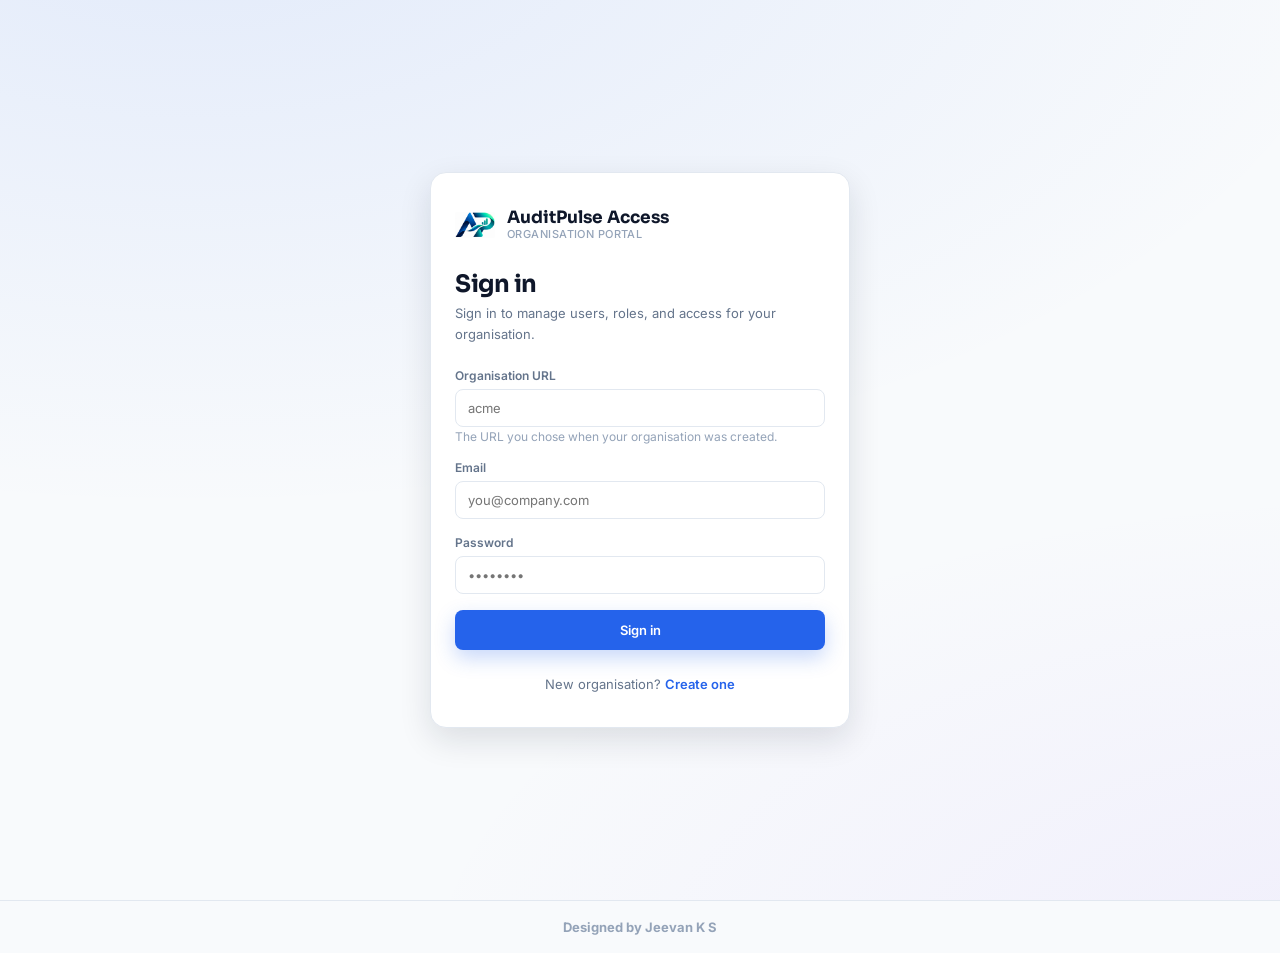
==== access-logs.html @ 679cb876 "Fix Postgres schema: SERIAL/TIMESTAMPTZ instead of SQLite AUTOINCREMENT syntax" ====
<!DOCTYPE html>
<html lang="en">
<head>
<meta charset="UTF-8">
<meta name="viewport" content="width=device-width, initial-scale=1.0">
<title>Access logs — AuditPulse Access</title>
<link rel="stylesheet" href="css/variables.css">
<link rel="stylesheet" href="css/style.css">
<link rel="stylesheet" href="css/sidebar.css">
<link rel="stylesheet" href="css/access-logs.css">
</head>
<body data-page="access-logs">

<div class="sidebar-backdrop" id="sidebarBackdrop"></div>
<div class="app-shell">

  <!-- ============ SIDEBAR ============ -->
  <aside class="sidebar" id="sidebar">
    <div class="sidebar__logo">
      <div class="sidebar__logo-mark" style="background:#fff;overflow:hidden;"><img src="img/logo.png" alt="AuditPulse logo" style="width:100%;height:100%;object-fit:contain;"></div>
      <div class="sidebar__logo-text">AuditPulse Access<span>Organisation Portal</span></div>
    </div>

    <nav>
      <div class="sidebar__group-label">Access Management</div>
      <ul class="sidebar__nav">
        <li><a class="sidebar__link" href="index.html">
          <svg viewBox="0 0 24 24" fill="none" stroke="currentColor" stroke-width="2" stroke-linecap="round" stroke-linejoin="round"><rect x="3" y="3" width="7" height="9" rx="1.5"/><rect x="14" y="3" width="7" height="5" rx="1.5"/><rect x="14" y="12" width="7" height="9" rx="1.5"/><rect x="3" y="16" width="7" height="5" rx="1.5"/></svg>
          Dashboard</a></li>
        <li><a class="sidebar__link" href="users.html">
          <svg viewBox="0 0 24 24" fill="none" stroke="currentColor" stroke-width="2" stroke-linecap="round" stroke-linejoin="round"><path d="M17 21v-2a4 4 0 0 0-4-4H5a4 4 0 0 0-4 4v2"/><circle cx="9" cy="7" r="4"/><path d="M23 21v-2a4 4 0 0 0-3-3.87"/><path d="M16 3.13a4 4 0 0 1 0 7.75"/></svg>
          Users</a></li>
        <li><a class="sidebar__link" href="teams.html">
          <svg viewBox="0 0 24 24" fill="none" stroke="currentColor" stroke-width="2" stroke-linecap="round" stroke-linejoin="round"><circle cx="9" cy="8" r="3.5"/><circle cx="17" cy="9" r="2.8"/><path d="M2.5 20c0-3.6 2.9-6 6.5-6s6.5 2.4 6.5 6"/><path d="M15.5 14.3c2.8.3 4.5 2.3 4.5 5.2"/></svg>
          Teams</a></li>
        <li><a class="sidebar__link" href="roles.html">
          <svg viewBox="0 0 24 24" fill="none" stroke="currentColor" stroke-width="2" stroke-linecap="round" stroke-linejoin="round"><path d="M12 2 4 6v6c0 5 3.4 8.7 8 10 4.6-1.3 8-5 8-10V6l-8-4Z"/></svg>
          Roles</a></li>
      </ul>

      <div class="sidebar__group-label" style="margin-top:20px;">Organisation</div>
      <ul class="sidebar__nav">
        <li><a class="sidebar__link" href="organisation.html">
          <svg viewBox="0 0 24 24" fill="none" stroke="currentColor" stroke-width="2" stroke-linecap="round" stroke-linejoin="round"><rect x="4" y="3" width="16" height="18" rx="1.5"/><path d="M9 8h.01M9 12h.01M9 16h.01M15 8h.01M15 12h.01M15 16h.01"/></svg>
          Organisation</a></li>
        <li><a class="sidebar__link" href="access-logs.html">
          <svg viewBox="0 0 24 24" fill="none" stroke="currentColor" stroke-width="2" stroke-linecap="round" stroke-linejoin="round"><path d="M9 3v18M4 3h16v18H4z"/><path d="M13 8h4M13 12h4M13 16h4"/></svg>
          Access logs</a></li>
      </ul>

      <div class="sidebar__group-label" style="margin-top:20px;">Coming later</div>
      <ul class="sidebar__nav">
        <li><a class="sidebar__link" href="roadmap.html">
          <svg viewBox="0 0 24 24" fill="none" stroke="currentColor" stroke-width="2" stroke-linecap="round" stroke-linejoin="round"><path d="M3 3v18h18"/><path d="M7 14l4-5 4 3 5-7"/></svg>
          Roadmap</a></li>
      </ul>
    </nav>

    <div class="sidebar__footer">
      <a class="sidebar__link sidebar__link--external" href="#" title="Return to the AuditPulse app">
        <svg viewBox="0 0 24 24" fill="none" stroke="currentColor" stroke-width="2" stroke-linecap="round" stroke-linejoin="round"><path d="M3 12a9 9 0 1 0 9-9"/><path d="M3 12h6l2-4 2 8 2-4h6"/></svg>
        Back to AuditPulse</a>
    </div>
  </aside>

  <div>
    <!-- ============ TOPBAR ============ -->
    <header class="topbar">
      <div class="topbar__left">
        <button class="sidebar-toggle" id="sidebarToggle" aria-label="Toggle menu">
          <svg viewBox="0 0 24 24" fill="none" stroke="currentColor" stroke-width="2" stroke-linecap="round"><path d="M3 6h18M3 12h18M3 18h18"/></svg>
        </button>
      </div>
      <div class="topbar__actions">
        <div class="menu-wrap" id="profileMenuWrap">
          <button class="profile-chip" role="button" id="profileMenuTrigger" type="button">
            <div class="profile-chip__avatar" id="profileAvatar">—</div>
            <span class="profile-chip__name" id="profileName">Loading…</span>
          </button>
          <div class="menu">
            <button class="menu__item" id="profileAccountLink" type="button">
              <svg viewBox="0 0 24 24" fill="none" stroke="currentColor" stroke-width="2" stroke-linecap="round" stroke-linejoin="round"><circle cx="12" cy="8" r="4"/><path d="M4 21c0-4 3.6-6 8-6s8 2 8 6"/></svg>
              Account settings</button>
            <div class="menu__divider"></div>
            <button class="menu__item menu__item--danger" id="profileLogoutBtn" type="button">
              <svg viewBox="0 0 24 24" fill="none" stroke="currentColor" stroke-width="2" stroke-linecap="round" stroke-linejoin="round"><path d="M9 21H5a2 2 0 0 1-2-2V5a2 2 0 0 1 2-2h4"/><path d="M16 17l5-5-5-5"/><path d="M21 12H9"/></svg>
              Log out</button>
          </div>
        </div>
      </div>
    </header>
    <!-- ============ CONTENT ============ -->
    <main class="content">
      <div class="page-head">
        <div class="page-head__eyebrow">AuditPulse Access</div>
        <h1>Access logs</h1>
        <p>A searchable trail of every access-affecting action — role changes, access revoked, sign-ins, and more.</p>
      </div>

      <div class="logs-toolbar">
        <div class="users-search">
          <svg viewBox="0 0 24 24" fill="none" stroke="currentColor" stroke-width="2" stroke-linecap="round" stroke-linejoin="round"><circle cx="11" cy="11" r="7"/><path d="M21 21l-4.3-4.3"/></svg>
          <input type="text" id="logSearch" placeholder="Search actor, action, or detail…">
        </div>
        <select id="logActionFilter" class="form-control logs-action-filter">
          <option value="">All actions</option>
        </select>
      </div>

      <div class="card">
        <div class="card__pad" style="padding-bottom:0;">
          <div class="table-wrap">
            <table class="dtable">
              <thead>
                <tr>
                  <th>When</th>
                  <th>Actor</th>
                  <th>Action</th>
                  <th>Target</th>
                  <th>Detail</th>
                </tr>
              </thead>
              <tbody id="logsTbody"></tbody>
            </table>
          </div>
          <div class="empty-state" id="logsEmpty" hidden>
            <svg viewBox="0 0 24 24" fill="none" stroke="currentColor" stroke-width="1.6" stroke-linecap="round" stroke-linejoin="round"><path d="M9 3v18M4 3h16v18H4z"/><path d="M13 8h4M13 12h4M13 16h4"/></svg>
            <p>No matching log entries.</p>
          </div>
        </div>
        <div style="height:var(--sp-4)"></div>
      </div>

      <div class="logs-pager" id="logsPager" hidden>
        <button class="btn btn--secondary btn--sm" id="logsPrevBtn">Newer</button>
        <span class="text-sm text-tertiary" id="logsPagerLabel"></span>
        <button class="btn btn--secondary btn--sm" id="logsNextBtn">Older</button>
      </div>

      <div class="empty-state" id="logsAdminOnlyNotice" hidden>
        <svg viewBox="0 0 24 24" fill="none" stroke="currentColor" stroke-width="1.6" stroke-linecap="round" stroke-linejoin="round"><path d="M12 2 4 6v6c0 5 3.4 8.7 8 10 4.6-1.3 8-5 8-10V6l-8-4Z"/></svg>
        <p>Only organisation admins can view access logs.</p>
      </div>
    </main>
  </div>
</div>

<script src="js/config.js"></script>
<script src="js/app.js"></script>
<script src="js/access-logs.js"></script>

<div style="text-align:center; padding: 18px 16px; font-size: 13px; color: var(--text-tertiary, #94A3B8); border-top: 1px solid var(--border, #E2E8F0);"><strong>Designed by Jeevan K S</strong></div>
</body>
</html>
---- css/variables.css ----
/* ==========================================================================
   AuditPulse Access Portal — Design Tokens
   Deliberately reuses AuditPulse's own token set (colors, type, spacing).
   This portal is a sidecar admin tool for the same product, so it should
   read as "part of AuditPulse", not a separate brand — same primary blue,
   same dark sidebar, same Sora/Inter pairing. Portal-only additions are
   marked below.
   ========================================================================== */

:root {
  /* ---- Brand & Semantic Colors ---- */
  --color-primary: #2563EB;
  --color-primary-hover: #1D4ED8;
  --color-primary-soft: #DBEAFE;

  --color-success: #10B981;
  --color-success-soft: #D1FAE5;
  --color-warning: #F59E0B;
  --color-warning-soft: #FEF3C7;
  --color-error: #EF4444;
  --color-error-soft: #FEE2E2;

  --color-success-text: #067A55;
  --color-warning-text: #92610A;
  --color-error-text: #B91C1C;

  --color-accent-purple: #8B5CF6;
  --color-accent-sky: #0EA5E9;
  --color-accent-orange: #F97316;

  /* ---- Light Mode (default) ---- */
  --bg: #F8FAFC;
  --bg-canvas: #F1F5F9;
  --surface: #FFFFFF;
  --surface-raised: #FFFFFF;
  --surface-sunken: #F8FAFC;
  --border: #E2E8F0;
  --border-strong: #CBD5E1;

  --text-primary: #0F172A;
  --text-secondary: #64748B;
  --text-tertiary: #94A3B8;
  --text-on-primary: #FFFFFF;

  --shadow-sm: 0 1px 2px rgba(15, 23, 42, 0.06);
  --shadow-md: 0 4px 12px rgba(15, 23, 42, 0.08);
  --shadow-lg: 0 12px 32px rgba(15, 23, 42, 0.12);
  --shadow-primary: 0 8px 20px rgba(37, 99, 235, 0.25);

  --sidebar-bg: #0F172A;
  --sidebar-text: #94A3B8;
  --sidebar-text-active: #FFFFFF;
  --sidebar-hover: rgba(255, 255, 255, 0.06);

  /* ---- Typography ---- */
  --font-display: 'Sora', 'Segoe UI', sans-serif;
  --font-body: 'Inter', 'Segoe UI', sans-serif;
  --font-mono: 'JetBrains Mono', 'SFMono-Regular', Consolas, monospace;

  --fs-2xs: 0.6875rem;
  --fs-xs: 0.75rem;
  --fs-sm: 0.8125rem;
  --fs-base: 0.9375rem;
  --fs-md: 1.0625rem;
  --fs-lg: 1.25rem;
  --fs-xl: 1.5rem;
  --fs-2xl: 2rem;

  /* ---- Spacing (8pt-ish scale) ---- */
  --sp-1: 4px;
  --sp-2: 8px;
  --sp-3: 12px;
  --sp-4: 16px;
  --sp-5: 20px;
  --sp-6: 24px;
  --sp-8: 32px;
  --sp-10: 40px;
  --sp-12: 48px;

  /* ---- Radius ---- */
  --radius-xs: 6px;
  --radius-sm: 8px;
  --radius-icon: 10px;
  --radius-md: 12px;
  --radius-card: 16px;
  --radius-pill: 999px;

  /* ---- Layout ---- */
  --sidebar-width: 240px;
  --header-height: 68px;
  --content-max: 1180px;

  /* ---- Motion ---- */
  --ease-out: cubic-bezier(0.16, 1, 0.3, 1);
  --dur-fast: 150ms;
  --dur-base: 240ms;

  /* ---- Portal-only: role accent colors (Users/Roles pages) ---- */
  --role-admin: #8B5CF6;
  --role-admin-soft: #EDE9FE;
  --role-auditor: #2563EB;
  --role-auditor-soft: #DBEAFE;
  --role-reviewer: #0EA5E9;
  --role-reviewer-soft: #E0F2FE;
  --role-viewer: #64748B;
  --role-viewer-soft: #F1F5F9;
}
---- css/style.css ----
/* ==========================================================================
   Global base + shared components — mirrors AuditPulse's own style.css so
   the portal shares one visual language with the product it manages access
   to. Sidebar-specific rules live in sidebar.css.
   ========================================================================== */

@import url('https://fonts.googleapis.com/css2?family=Sora:wght@600;700;800&family=Inter:wght@400;500;600;700&family=JetBrains+Mono:wght@500;600&display=swap');

*, *::before, *::after { box-sizing: border-box; }

html { -webkit-text-size-adjust: 100%; scroll-behavior: smooth; }

body {
  margin: 0;
  font-family: var(--font-body);
  font-size: var(--fs-base);
  color: var(--text-primary);
  background: var(--bg);
  -webkit-font-smoothing: antialiased;
}

h1, h2, h3, h4 {
  font-family: var(--font-display);
  color: var(--text-primary);
  margin: 0;
  letter-spacing: -0.02em;
}

p { margin: 0; color: var(--text-secondary); line-height: 1.6; }
a { color: inherit; text-decoration: none; }
ul { list-style: none; margin: 0; padding: 0; }
button { font-family: inherit; cursor: pointer; }
input, select, textarea { font-family: inherit; color: var(--text-primary); background: var(--surface); }

.form-control {
  width: 100%;
  padding: 10px 12px;
  border: 1px solid var(--border);
  border-radius: var(--radius-sm);
  font-size: var(--fs-sm);
  outline: none;
  transition: border-color var(--dur-fast) var(--ease-out), box-shadow var(--dur-fast) var(--ease-out);
}
.form-control:focus { border-color: var(--color-primary); box-shadow: 0 0 0 3px var(--color-primary-soft); }

:focus-visible { outline: 2px solid var(--color-primary); outline-offset: 2px; border-radius: 4px; }

img, svg { display: block; max-width: 100%; }
.mono { font-family: var(--font-mono); font-variant-numeric: tabular-nums; }

/* ---- App Shell ---- */
.app-shell { display: grid; grid-template-columns: var(--sidebar-width) 1fr; min-height: 100vh; }

/* ---- Topbar ---- */
.topbar {
  height: var(--header-height);
  display: flex; align-items: center; justify-content: space-between;
  gap: var(--sp-4); padding: 0 var(--sp-8);
  border-bottom: 1px solid var(--border);
  background: var(--surface);
  position: sticky; top: 0; z-index: 10;
}
.topbar__left { display: flex; align-items: center; gap: var(--sp-3); }
.topbar__search {
  display: flex; align-items: center; gap: var(--sp-2);
  background: var(--surface-sunken); border: 1px solid var(--border);
  border-radius: var(--radius-pill); padding: 9px var(--sp-4); width: 300px;
  color: var(--text-tertiary);
  transition: border-color var(--dur-fast) var(--ease-out);
}
.topbar__search:focus-within { border-color: var(--color-primary); }
.topbar__search svg { width: 16px; height: 16px; flex-shrink: 0; }
.topbar__search input { border: none; background: transparent; outline: none; font-size: var(--fs-sm); width: 100%; color: var(--text-primary); }
.topbar__actions { display: flex; align-items: center; gap: var(--sp-3); }

.profile-chip { display: flex; align-items: center; gap: var(--sp-2); padding: 4px 10px 4px 4px; border-radius: var(--radius-pill); border: 1px solid var(--border); background: var(--surface); }
.profile-chip[role="button"] { border: none; cursor: pointer; font-family: inherit; }
.profile-chip[role="button"]:hover { background: var(--surface-sunken); }
.profile-chip__avatar {
  width: 30px; height: 30px; border-radius: 50%;
  background: linear-gradient(135deg, var(--color-primary), var(--color-accent-purple));
  color: var(--text-on-primary); display: flex; align-items: center; justify-content: center;
  font-family: var(--font-display); font-weight: 600; font-size: var(--fs-xs);
}
.profile-chip__name { font-size: var(--fs-sm); font-weight: 600; }

/* ---- Content area ---- */
.content { padding: var(--sp-8); max-width: var(--content-max); width: 100%; margin: 0 auto; }

.page-head { margin-bottom: var(--sp-6); }
.page-head__eyebrow { font-size: var(--fs-2xs); font-weight: 700; letter-spacing: 0.08em; text-transform: uppercase; color: var(--color-primary); margin-bottom: var(--sp-2); }
.page-head h1 { font-size: var(--fs-2xl); font-weight: 700; }
.page-head p { margin-top: 6px; }
.page-head--row { display: flex; align-items: flex-end; justify-content: space-between; gap: var(--sp-4); flex-wrap: wrap; }

/* ---- Buttons ---- */
.btn {
  display: inline-flex; align-items: center; justify-content: center; gap: 8px;
  border-radius: var(--radius-sm); border: 1px solid transparent;
  padding: 11px 20px; font-size: var(--fs-sm); font-weight: 600;
  transition: transform var(--dur-fast) var(--ease-out), box-shadow var(--dur-fast) var(--ease-out), background var(--dur-fast) var(--ease-out), border-color var(--dur-fast) var(--ease-out);
  white-space: nowrap;
}
.btn svg { width: 16px; height: 16px; }
.btn:active { transform: translateY(1px); }
.btn--primary { background: var(--color-primary); color: var(--text-on-primary); box-shadow: var(--shadow-primary); }
.btn--primary:hover { background: var(--color-primary-hover); }
.btn--secondary { background: var(--surface); color: var(--text-primary); border-color: var(--border-strong); }
.btn--secondary:hover { background: var(--surface-sunken); }
.btn--ghost { background: transparent; color: var(--text-secondary); }
.btn--ghost:hover { background: var(--surface-sunken); color: var(--text-primary); }
.btn--danger { background: var(--color-error-soft); color: var(--color-error); }
.btn--danger:hover { filter: brightness(0.96); }
.btn--block { width: 100%; }
.btn--sm { padding: 7px 14px; font-size: var(--fs-xs); }
.btn:disabled { opacity: 0.55; cursor: not-allowed; }

/* ---- Cards ---- */
.card { background: var(--surface); border: 1px solid var(--border); border-radius: var(--radius-card); box-shadow: var(--shadow-sm); }
.card__pad { padding: var(--sp-6); }
.card__head { display: flex; align-items: center; justify-content: space-between; margin-bottom: var(--sp-4); gap: var(--sp-3); }
.card__head h3 { font-size: var(--fs-md); font-weight: 600; }
.card__head-sub { font-size: var(--fs-xs); color: var(--text-tertiary); margin-top: 2px; }

/* ---- Stat cards ---- */
.stat-grid { display: grid; grid-template-columns: repeat(3, 1fr); gap: var(--sp-4); margin-bottom: var(--sp-6); }
.stat-card { background: var(--surface); border: 1px solid var(--border); border-radius: var(--radius-card); padding: var(--sp-4) var(--sp-5); display: flex; flex-direction: column; gap: var(--sp-1); transition: transform var(--dur-fast) var(--ease-out), box-shadow var(--dur-fast) var(--ease-out); }
.stat-card:hover { transform: translateY(-2px); box-shadow: var(--shadow-md); }
.stat-card__top { display: flex; align-items: center; gap: var(--sp-2); margin-bottom: 2px; }
.stat-card__icon { flex: none; width: 28px; height: 28px; border-radius: var(--radius-icon); display: flex; align-items: center; justify-content: center; }
.stat-card__icon svg { width: 14px; height: 14px; }
.stat-card__icon--primary { background: var(--color-primary-soft); color: var(--color-primary); }
.stat-card__icon--success { background: var(--color-success-soft); color: var(--color-success); }
.stat-card__icon--warning { background: var(--color-warning-soft); color: var(--color-warning); }
.stat-card__value { font-family: var(--font-mono); font-weight: 700; font-size: var(--fs-2xl); color: var(--text-primary); letter-spacing: -0.02em; }
.stat-card__label { font-size: var(--fs-sm); font-weight: 600; color: var(--text-secondary); }

/* ---- Status badge ---- */
.badge { display: inline-flex; align-items: center; gap: 6px; font-size: var(--fs-2xs); font-weight: 700; letter-spacing: 0.02em; padding: 4px 10px; border-radius: var(--radius-pill); text-transform: uppercase; }
.badge svg { width: 12px; height: 12px; }
.badge--success { background: var(--color-success-soft); color: var(--color-success-text); }
.badge--warning { background: var(--color-warning-soft); color: var(--color-warning-text); }
.badge--error { background: var(--color-error-soft); color: var(--color-error-text); }
.badge--neutral { background: var(--surface-sunken); color: var(--text-secondary); border: 1px solid var(--border); }

/* ---- List rows (recent users on dashboard) ---- */
.row-list { display: flex; flex-direction: column; }
.row-item { display: flex; align-items: center; gap: var(--sp-4); padding: var(--sp-3) 0; border-bottom: 1px solid var(--border); }
.row-item:last-child { border-bottom: none; }
.row-item__avatar { width: 36px; height: 36px; border-radius: 50%; background: var(--surface-sunken); border: 1px solid var(--border); display: flex; align-items: center; justify-content: center; font-family: var(--font-display); font-weight: 700; font-size: var(--fs-sm); color: var(--text-secondary); flex-shrink: 0; }
.row-item__body { flex: 1; min-width: 0; }
.row-item__title { font-weight: 600; font-size: var(--fs-sm); }
.row-item__meta { font-size: var(--fs-xs); color: var(--text-tertiary); margin-top: 2px; }

/* ---- Table ---- */
.table-wrap { overflow-x: auto; }
table.dtable { width: 100%; border-collapse: collapse; font-size: var(--fs-sm); }
.dtable thead th { text-align: left; font-size: var(--fs-2xs); font-weight: 700; letter-spacing: 0.05em; text-transform: uppercase; color: var(--text-tertiary); padding: 0 var(--sp-3) var(--sp-3); border-bottom: 1px solid var(--border); }
.dtable tbody td { padding: var(--sp-4) var(--sp-3); border-bottom: 1px solid var(--border); color: var(--text-primary); vertical-align: middle; }
.dtable tbody tr:last-child td { border-bottom: none; }
.dtable tbody tr { transition: background var(--dur-fast) var(--ease-out); }
.dtable tbody tr:hover { background: var(--surface-sunken); }

/* ---- Toggle switch ---- */
.toggle { position: relative; width: 40px; height: 22px; flex-shrink: 0; display: inline-block; }
.toggle input { opacity: 0; width: 0; height: 0; position: absolute; }
.toggle__track { position: absolute; inset: 0; background: var(--border-strong); border-radius: var(--radius-pill); transition: background var(--dur-fast) var(--ease-out); }
.toggle__track::after { content: ''; position: absolute; top: 2px; left: 2px; width: 18px; height: 18px; background: var(--text-on-primary); border-radius: 50%; transition: transform var(--dur-fast) var(--ease-out); box-shadow: var(--shadow-sm); }
.toggle input:checked + .toggle__track { background: var(--color-primary); }
.toggle input:checked + .toggle__track::after { transform: translateX(18px); }
.toggle input:focus-visible + .toggle__track { outline: 2px solid var(--color-primary); outline-offset: 2px; }
.toggle input:disabled + .toggle__track { opacity: 0.5; cursor: not-allowed; }

/* ---- Dropdown menu (row actions) ---- */
.menu-wrap { position: relative; display: inline-block; }
.menu-trigger { width: 30px; height: 30px; border: none; background: transparent; border-radius: var(--radius-sm); display: flex; align-items: center; justify-content: center; color: var(--text-secondary); }
.menu-trigger:hover { background: var(--surface-sunken); color: var(--text-primary); }
.menu-trigger svg { width: 18px; height: 18px; }
.menu {
  position: absolute; right: 0; top: calc(100% + 4px); z-index: 20;
  min-width: 172px; background: var(--surface); border: 1px solid var(--border);
  border-radius: var(--radius-md); box-shadow: var(--shadow-lg); padding: 6px;
  display: none;
}
.menu.is-open { display: block; }
.menu__item { display: flex; align-items: center; gap: 8px; width: 100%; padding: 8px 10px; border: none; background: transparent; border-radius: var(--radius-xs); font-size: var(--fs-sm); color: var(--text-primary); text-align: left; }
.menu__item:hover { background: var(--surface-sunken); }
.menu__item svg { width: 15px; height: 15px; color: var(--text-tertiary); }
.menu__item--danger { color: var(--color-error); }
.menu__item--danger svg { color: var(--color-error); }
.menu__divider { height: 1px; background: var(--border); margin: 5px 2px; }

/* ---- Modal ---- */
.modal-overlay {
  position: fixed; inset: 0; background: rgba(15, 23, 42, 0.45);
  display: flex; align-items: center; justify-content: center; padding: var(--sp-4);
  z-index: 100; opacity: 0; pointer-events: none; transition: opacity var(--dur-base) var(--ease-out);
}
.modal-overlay.is-open { opacity: 1; pointer-events: auto; }
.modal-dialog {
  background: var(--surface); border-radius: var(--radius-card); box-shadow: var(--shadow-lg);
  width: 100%; max-width: 440px; padding: var(--sp-6);
  transform: translateY(8px) scale(0.98); transition: transform var(--dur-base) var(--ease-out);
}
.modal-overlay.is-open .modal-dialog { transform: translateY(0) scale(1); }
.modal-dialog__title { font-family: var(--font-display); font-size: var(--fs-lg); font-weight: 700; margin-bottom: var(--sp-1); }
.modal-dialog__subtitle { font-size: var(--fs-sm); color: var(--text-secondary); margin-bottom: var(--sp-5); }
.modal-dialog__body { display: flex; flex-direction: column; gap: var(--sp-4); }
.modal-dialog__actions { display: flex; justify-content: flex-end; gap: var(--sp-3); margin-top: var(--sp-6); }

.form-field { display: flex; flex-direction: column; gap: 6px; }
.form-field label { font-size: var(--fs-xs); font-weight: 600; color: var(--text-secondary); }
.form-field__row { display: flex; align-items: center; justify-content: space-between; gap: var(--sp-3); padding: 10px 0; }
.field__error { display: none; font-size: var(--fs-xs); color: var(--color-error); margin-top: 4px; }
.field__error.is-visible { display: block; }
input.is-invalid, select.is-invalid { border-color: var(--color-error) !important; }

/* ---- Toast ---- */
.toast-stack { position: fixed; bottom: var(--sp-6); right: var(--sp-6); display: flex; flex-direction: column; gap: 10px; z-index: 200; }
.toast {
  background: var(--text-primary); color: var(--text-on-primary); padding: 12px 16px;
  border-radius: var(--radius-sm); font-size: var(--fs-sm); font-weight: 500; box-shadow: var(--shadow-lg);
  display: flex; align-items: center; gap: 8px;
  animation: toast-in var(--dur-base) var(--ease-out);
}
.toast--error { background: var(--color-error); }
.toast--success { background: var(--color-success); }
@keyframes toast-in { from { opacity: 0; transform: translateY(6px); } to { opacity: 1; transform: translateY(0); } }

/* ---- Empty state ---- */
.empty-state { text-align: center; padding: var(--sp-12) var(--sp-4); color: var(--text-tertiary); }
.empty-state svg { width: 40px; height: 40px; margin: 0 auto var(--sp-3); color: var(--border-strong); }

/* ---- Utilities ---- */
.divider { height: 1px; background: var(--border); border: none; margin: var(--sp-5) 0; }
.text-tertiary { color: var(--text-tertiary); }
.text-sm { font-size: var(--fs-sm); }
[hidden] { display: none !important; }

::-webkit-scrollbar { width: 10px; height: 10px; }
::-webkit-scrollbar-thumb { background: var(--border-strong); border-radius: 10px; border: 3px solid var(--bg); }
::-webkit-scrollbar-track { background: transparent; }

/* ---- AuditPulse connection status (index.html dashboard) ---- */
.connection-status { margin-top: var(--sp-2); font-size: var(--fs-sm); display: flex; align-items: center; gap: var(--sp-2); }
.connection-status::before { content: ''; width: 8px; height: 8px; border-radius: 999px; background: var(--text-tertiary); flex: none; }
.connection-status--ok { color: #16a34a; }
.connection-status--ok::before { background: #16a34a; }
.connection-status--error { color: #dc2626; }
.connection-status--error::before { background: #dc2626; }
.connection-status--off { color: var(--text-tertiary); }
.connection-status--off::before { background: var(--text-tertiary); }
---- css/sidebar.css ----
/* ==========================================================================
   sidebar.css — left nav shell, identical structure to AuditPulse's own
   sidebar so a user moving between the two products feels no seam.
   ========================================================================== */

.sidebar-backdrop {
  display: none;
  position: fixed; inset: 0; background: rgba(15, 23, 42, 0.5); z-index: 29;
}

.sidebar {
  background: var(--sidebar-bg);
  padding: var(--sp-6) var(--sp-4);
  position: sticky; top: 0; height: 100vh;
  display: flex; flex-direction: column; gap: var(--sp-6);
  overflow-y: auto;
}

.sidebar__logo { display: flex; align-items: center; gap: var(--sp-3); padding: 0 var(--sp-2); color: var(--sidebar-text-active); }
.sidebar__logo-mark {
  width: 34px; height: 34px; border-radius: var(--radius-icon);
  background: linear-gradient(135deg, var(--color-primary), #60A5FA);
  display: flex; align-items: center; justify-content: center; flex-shrink: 0;
}
.sidebar__logo-text { font-family: var(--font-display); font-weight: 700; font-size: var(--fs-md); line-height: 1.15; }
.sidebar__logo-text span { display: block; font-family: var(--font-body); font-weight: 500; font-size: var(--fs-2xs); color: var(--sidebar-text); letter-spacing: 0.04em; text-transform: uppercase; }

.sidebar__group-label { font-size: var(--fs-2xs); font-weight: 600; letter-spacing: 0.08em; text-transform: uppercase; color: var(--sidebar-text); opacity: 0.55; padding: 0 var(--sp-3); margin-bottom: var(--sp-1); }
.sidebar__nav + .sidebar__group-label { margin-top: var(--sp-5); }
.sidebar__nav { display: flex; flex-direction: column; gap: 2px; }

.sidebar__link { display: flex; align-items: center; gap: var(--sp-3); padding: 10px var(--sp-3); border-radius: var(--radius-sm); color: var(--sidebar-text); font-size: var(--fs-sm); font-weight: 500; transition: background var(--dur-fast) var(--ease-out), color var(--dur-fast) var(--ease-out); }
.sidebar__link svg { width: 18px; height: 18px; flex-shrink: 0; }
.sidebar__link:hover { background: var(--sidebar-hover); color: var(--sidebar-text-active); }
.sidebar__link.is-active { background: var(--color-primary); color: var(--sidebar-text-active); box-shadow: var(--shadow-primary); }

.sidebar__footer { margin-top: auto; padding-top: var(--sp-4); border-top: 1px solid rgba(255,255,255,0.08); }

/* Back-to-AuditPulse link gets a subtle outline treatment to read as
   "leaving this app" rather than another portal nav item. */
.sidebar__link--external { border: 1px solid rgba(255,255,255,0.12); }
.sidebar__link--external:hover { border-color: rgba(255,255,255,0.22); }

.sidebar-toggle { display: none; }

@media (max-width: 960px) {
  .app-shell { grid-template-columns: 1fr; }
  .sidebar {
    position: fixed; left: 0; top: 0; z-index: 30;
    width: 260px; transform: translateX(-100%);
    transition: transform var(--dur-base) var(--ease-out);
  }
  .sidebar.is-open { transform: translateX(0); }
  .sidebar-backdrop.is-open { display: block; }
  .sidebar-toggle {
    display: flex; align-items: center; justify-content: center;
    width: 38px; height: 38px; border-radius: var(--radius-sm);
    border: 1px solid var(--border); background: var(--surface); color: var(--text-secondary);
  }
  .sidebar-toggle svg { width: 18px; height: 18px; }
  .topbar__search { width: 200px; }
  .stat-grid { grid-template-columns: 1fr; }
}
---- css/access-logs.css ----
/* ==========================================================================
   access-logs.css — filter toolbar + pager for access-logs.html.
   Table itself reuses .dtable / .card from style.css.
   ========================================================================== */

.logs-toolbar {
  display: flex;
  align-items: center;
  gap: var(--sp-4);
  margin-bottom: var(--sp-5);
  flex-wrap: wrap;
}

.logs-action-filter {
  width: 220px;
  max-width: 100%;
}

.log-action-tag {
  font-family: var(--font-mono);
  font-size: var(--fs-2xs);
  background: var(--surface-sunken);
  border: 1px solid var(--border);
  border-radius: var(--radius-xs);
  padding: 2px 8px;
  display: inline-block;
}

.logs-pager {
  display: flex;
  align-items: center;
  justify-content: center;
  gap: var(--sp-4);
  margin-top: var(--sp-5);
}

@media (max-width: 640px) {
  .logs-action-filter { width: 100%; }
}
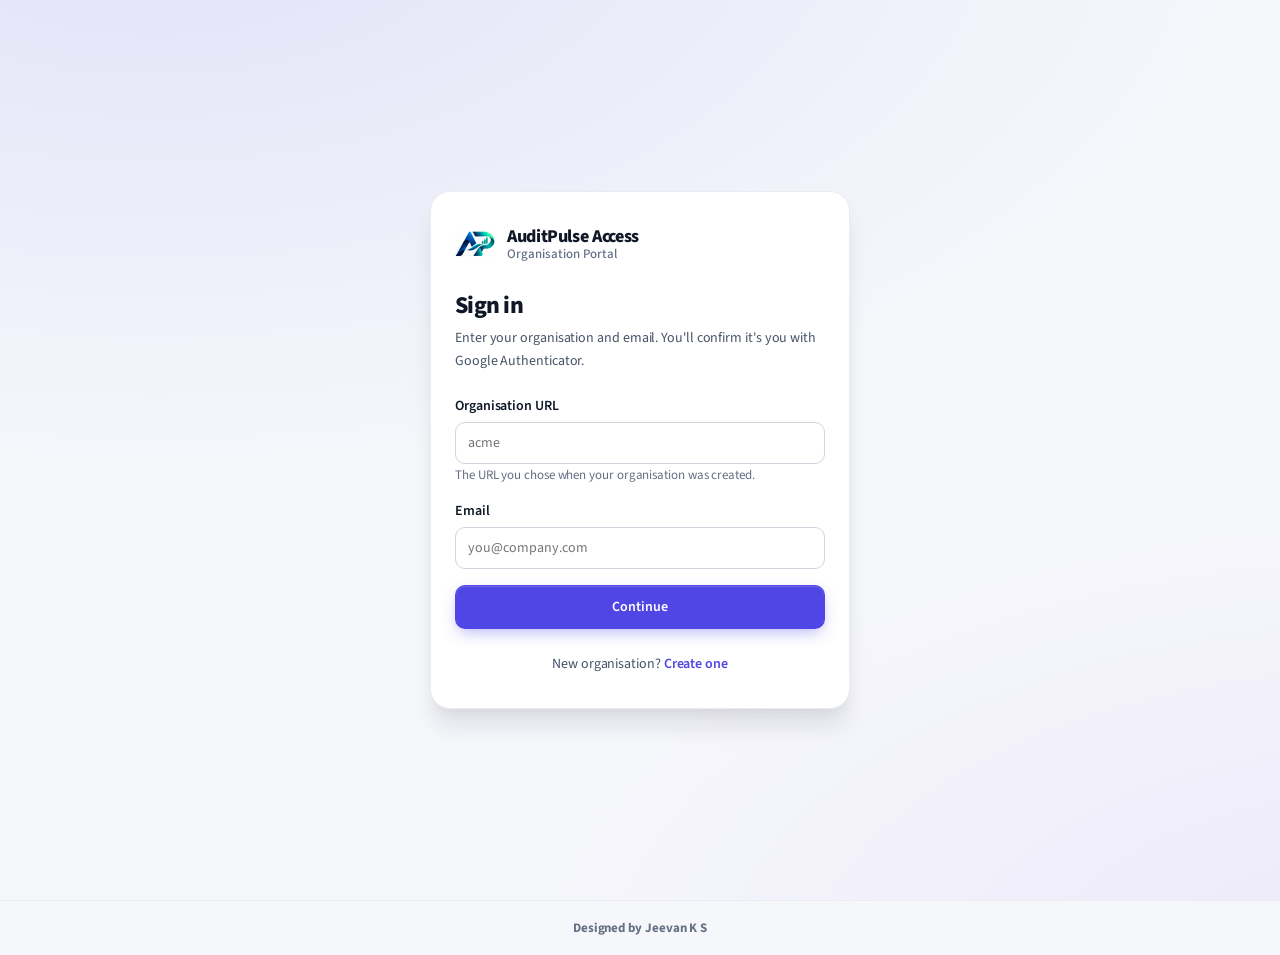
==== commit 620acaf6: "New UI: Source Sans 3, light sidebar, icon headings" ====
--- a/access-logs.html
+++ b/access-logs.html
@@ -8,6 +8,7 @@
 <link rel="stylesheet" href="css/style.css">
 <link rel="stylesheet" href="css/sidebar.css">
 <link rel="stylesheet" href="css/access-logs.css">
+<link rel="stylesheet" href="css/theme.css">
 </head>
 <body data-page="access-logs">
 
@@ -146,6 +147,7 @@
 </div>
 
 <script src="js/config.js"></script>
+<script src="js/icons.js"></script>
 <script src="js/app.js"></script>
 <script src="js/access-logs.js"></script>
 
--- a/css/variables.css
+++ b/css/variables.css
@@ -3,7 +3,7 @@
    Deliberately reuses AuditPulse's own token set (colors, type, spacing).
    This portal is a sidecar admin tool for the same product, so it should
    read as "part of AuditPulse", not a separate brand — same primary blue,
-   same dark sidebar, same Sora/Inter pairing. Portal-only additions are
+   same sidebar, same Source Sans 3 type. Portal-only additions are
    marked below.
    ========================================================================== */
 
@@ -53,8 +53,8 @@
   --sidebar-hover: rgba(255, 255, 255, 0.06);
 
   /* ---- Typography ---- */
-  --font-display: 'Sora', 'Segoe UI', sans-serif;
-  --font-body: 'Inter', 'Segoe UI', sans-serif;
+  --font-display: 'Source Sans 3', 'Source Sans Pro', 'Segoe UI', system-ui, sans-serif;
+  --font-body: 'Source Sans 3', 'Source Sans Pro', 'Segoe UI', system-ui, sans-serif;
   --font-mono: 'JetBrains Mono', 'SFMono-Regular', Consolas, monospace;
 
   --fs-2xs: 0.6875rem;
--- a/css/style.css
+++ b/css/style.css
@@ -4,7 +4,7 @@
    to. Sidebar-specific rules live in sidebar.css.
    ========================================================================== */
 
-@import url('https://fonts.googleapis.com/css2?family=Sora:wght@600;700;800&family=Inter:wght@400;500;600;700&family=JetBrains+Mono:wght@500;600&display=swap');
+/* Fonts (Source Sans 3 + JetBrains Mono) are imported by theme.css. */
 
 *, *::before, *::after { box-sizing: border-box; }
 
--- a/css/theme.css
+++ b/css/theme.css
@@ -0,0 +1,257 @@
+/* ==========================================================================
+   theme.css — AuditPulse Access UI v3 (matches the AuditPulse app redesign)
+   Loaded LAST on every page. Re-skins the existing markup (no IDs/classes
+   renamed, so every page script keeps working):
+     - one type family: Source Sans 3 (the current name of Source Sans Pro)
+     - indigo primary, light sidebar with icon tiles, layered card shadows
+     - sentence-case labels instead of SHOUTY UPPERCASE
+     - coloured icon tiles on section headings (see js/icons.js)
+   ========================================================================== */
+@import url('https://fonts.googleapis.com/css2?family=Source+Sans+3:ital,wght@0,400;0,500;0,600;0,700;0,800;1,400&family=JetBrains+Mono:wght@500;600&display=swap');
+
+:root {
+  --color-primary: #4F46E5;
+  --color-primary-hover: #4338CA;
+  --color-primary-soft: #EEF2FF;
+  --color-primary-ring: rgba(79, 70, 229, 0.18);
+
+  --color-success: #12B76A;
+  --color-success-soft: #ECFDF3;
+  --color-success-text: #027A48;
+  --color-warning: #F79009;
+  --color-warning-soft: #FFFAEB;
+  --color-warning-text: #B54708;
+  --color-error: #F04438;
+  --color-error-soft: #FEF3F2;
+  --color-error-text: #B42318;
+
+  --tone-teal: #0D9488;   --tone-teal-soft: #E6F6F4;
+  --tone-violet: #7C3AED; --tone-violet-soft: #F4EBFF;
+  --tone-sky: #0284C7;    --tone-sky-soft: #E0F2FE;
+  --tone-amber: #D97706;  --tone-amber-soft: #FEF6E7;
+
+  --bg: #F6F7FB;
+  --bg-canvas: #F6F7FB;
+  --surface: #FFFFFF;
+  --surface-raised: #FFFFFF;
+  --surface-sunken: #F9FAFB;
+  --border: #EAECF0;
+  --border-strong: #D0D5DD;
+
+  --text-primary: #101828;
+  --text-secondary: #475467;
+  --text-tertiary: #667085;
+  --text-on-primary: #FFFFFF;
+
+  --shadow-sm: 0 1px 2px rgba(16, 24, 40, 0.04), 0 1px 3px rgba(16, 24, 40, 0.06);
+  --shadow-md: 0 4px 8px -2px rgba(16, 24, 40, 0.08), 0 2px 4px -2px rgba(16, 24, 40, 0.04);
+  --shadow-lg: 0 20px 24px -4px rgba(16, 24, 40, 0.10), 0 8px 8px -4px rgba(16, 24, 40, 0.04);
+  --shadow-primary: 0 6px 16px -4px rgba(79, 70, 229, 0.45);
+
+  --sidebar-bg: #FFFFFF;
+  --sidebar-text: #475467;
+  --sidebar-text-active: #4F46E5;
+  --sidebar-hover: #F2F4F7;
+
+  --font-display: 'Source Sans 3', 'Source Sans Pro', 'Segoe UI', system-ui, sans-serif;
+  --font-body: 'Source Sans 3', 'Source Sans Pro', 'Segoe UI', system-ui, sans-serif;
+  --font-mono: 'Source Sans 3', 'Source Sans Pro', 'Segoe UI', system-ui, sans-serif;
+  --font-code: 'JetBrains Mono', ui-monospace, Consolas, monospace;
+
+  /* Source Sans has a smaller x-height than Inter: one step up */
+  --fs-2xs: 0.75rem;
+  --fs-xs: 0.8125rem;
+  --fs-sm: 0.875rem;
+  --fs-base: 1rem;
+  --fs-md: 1.125rem;
+  --fs-lg: 1.3125rem;
+
+  --radius-card: 14px;
+  --radius-md: 10px;
+  --content-max: 1240px;
+
+  --role-auditor: #4F46E5;
+  --role-auditor-soft: #EEF2FF;
+}
+
+/* ---------- base ---------- */
+html { background: var(--bg); }
+body {
+  font-family: var(--font-body);
+  background: var(--bg);
+  color: var(--text-primary);
+  font-feature-settings: "tnum" 1;
+  -webkit-font-smoothing: antialiased;
+  letter-spacing: -0.005em;
+}
+h1, h2, h3, h4 { font-family: var(--font-display); letter-spacing: -0.02em; color: var(--text-primary); }
+code, pre, kbd, .log-action-tag { font-family: var(--font-code); }
+.mono { font-family: var(--font-body); font-variant-numeric: tabular-nums; }
+:focus-visible { outline-color: var(--color-primary); }
+
+/* ---------- sidebar: light, with icon tiles ---------- */
+.sidebar { background: var(--sidebar-bg); border-right: 1px solid var(--border); }
+.sidebar__logo { padding-bottom: var(--sp-5); border-bottom: 1px solid var(--border); margin-bottom: var(--sp-2); color: var(--text-primary); }
+.sidebar__logo-mark { border-radius: 10px; box-shadow: 0 0 0 1px var(--border); }
+.sidebar__logo-text { color: var(--text-primary); font-weight: 800; letter-spacing: -0.02em; }
+.sidebar__logo-text span { color: var(--text-tertiary); font-weight: 500; text-transform: none; letter-spacing: 0; font-size: var(--fs-xs); }
+.sidebar__group-label {
+  text-transform: none; letter-spacing: 0; font-size: var(--fs-xs); font-weight: 600;
+  color: var(--text-tertiary); opacity: 1; padding-left: 12px;
+}
+.sidebar__link {
+  color: var(--sidebar-text); font-weight: 600; font-size: var(--fs-sm);
+  border-radius: 10px; padding: 8px 10px; gap: 10px;
+}
+.sidebar__link svg {
+  box-sizing: content-box; width: 16px; height: 16px; padding: 6px; border-radius: 8px;
+  background: var(--surface-sunken); color: var(--text-tertiary);
+  transition: background var(--dur-fast) var(--ease-out), color var(--dur-fast) var(--ease-out);
+}
+.sidebar__link:hover { background: var(--sidebar-hover); color: var(--text-primary); }
+.sidebar__link.is-active { background: var(--color-primary-soft); color: var(--sidebar-text-active); box-shadow: none; }
+.sidebar__link.is-active svg { background: var(--color-primary); color: #fff; }
+.sidebar__footer { border-top: 1px solid var(--border); }
+.sidebar__link--external { border: 1px solid var(--border); color: var(--text-secondary); }
+.sidebar__link--external:hover { border-color: var(--border-strong); }
+.sidebar-backdrop { background: rgba(16, 24, 40, 0.4); }
+
+/* ---------- topbar ---------- */
+.topbar {
+  background: color-mix(in srgb, var(--surface) 82%, transparent);
+  backdrop-filter: saturate(1.4) blur(10px);
+  -webkit-backdrop-filter: saturate(1.4) blur(10px);
+  border-bottom: 1px solid var(--border);
+}
+.topbar__search { background: var(--surface-sunken); border-color: var(--border); border-radius: 10px; }
+.topbar__search:focus-within { box-shadow: 0 0 0 4px var(--color-primary-ring); }
+.profile-chip, .sidebar-toggle { border-radius: 10px; }
+.profile-chip__avatar { background: linear-gradient(135deg, #6366F1, #8B5CF6); font-family: var(--font-display); font-weight: 700; }
+
+/* ---------- page heading ---------- */
+.page-head__eyebrow {
+  text-transform: none; letter-spacing: 0; font-size: var(--fs-sm); font-weight: 600;
+  color: var(--color-primary); display: inline-flex; align-items: center; gap: 8px;
+}
+.page-head__eyebrow::before {
+  content: ''; width: 8px; height: 8px; border-radius: 50%; background: var(--color-primary);
+  box-shadow: 0 0 0 4px var(--color-primary-ring);
+}
+.page-head h1 { font-size: 1.875rem; font-weight: 800; letter-spacing: -0.03em; }
+.page-head p { color: var(--text-secondary); max-width: 70ch; }
+
+/* ---------- cards ---------- */
+.card { border: 1px solid var(--border); border-radius: var(--radius-card); box-shadow: var(--shadow-sm); background: var(--surface); }
+.card__head h3 { font-weight: 700; font-size: var(--fs-md); }
+.card__head-sub { color: var(--text-tertiary); }
+
+/* ---------- buttons ---------- */
+.btn { border-radius: 10px; font-weight: 600; letter-spacing: -0.005em; }
+.btn--primary { background: var(--color-primary); box-shadow: var(--shadow-primary), inset 0 1px 0 rgba(255, 255, 255, 0.18); }
+.btn--primary:hover { background: var(--color-primary-hover); }
+.btn--secondary { border-color: var(--border-strong); box-shadow: var(--shadow-sm); }
+.btn--danger { color: var(--color-error-text); }
+.btn:focus-visible { outline: none; box-shadow: 0 0 0 4px var(--color-primary-ring); }
+
+/* ---------- forms ---------- */
+.form-control, input[type="text"], input[type="email"], input[type="password"], input[type="url"],
+input[type="search"], input[type="number"], select, textarea { border-color: var(--border-strong); }
+.form-control { border-radius: 10px; }
+.form-control:focus, #userForm .form-field select:focus { border-color: var(--color-primary); box-shadow: 0 0 0 4px var(--color-primary-ring); }
+.form-field label { font-size: var(--fs-sm); color: var(--text-primary); }
+.toggle input:checked + .toggle__track { background: var(--color-primary); }
+/* field hint — organisation.html uses it without loading auth.css */
+.auth-hint { font-size: var(--fs-xs); color: var(--text-tertiary); line-height: 1.5; }
+
+/* Search box — shared by Users and Access logs. access-logs.html does not
+   load users.css, which left its magnifier icon unstyled (full width). */
+.users-search {
+  display: flex; align-items: center; gap: var(--sp-2);
+  background: var(--surface); border: 1px solid var(--border-strong); border-radius: 10px;
+  padding: 9px 14px; width: 340px; max-width: 100%; box-shadow: var(--shadow-sm);
+  transition: border-color var(--dur-fast) var(--ease-out), box-shadow var(--dur-fast) var(--ease-out);
+}
+.users-search:focus-within { border-color: var(--color-primary); box-shadow: 0 0 0 4px var(--color-primary-ring); }
+.users-search svg { width: 16px; height: 16px; color: var(--text-tertiary); flex-shrink: 0; }
+.users-search input { border: none; outline: none; background: transparent; font-size: var(--fs-sm); width: 100%; padding: 0; box-shadow: none; }
+@media (max-width: 720px) { .users-search { width: 100%; } }
+
+/* ---------- badges / pills ---------- */
+.badge { text-transform: none; letter-spacing: 0; font-weight: 600; font-size: var(--fs-xs); border-radius: 999px; }
+.role-pill { font-weight: 600; }
+.log-action-tag { font-size: var(--fs-2xs); border-radius: 6px; }
+
+/* ---------- tables ---------- */
+.dtable thead th {
+  text-transform: none; letter-spacing: 0; font-size: var(--fs-xs); font-weight: 600;
+  color: var(--text-tertiary); background: var(--surface-sunken);
+  padding-top: var(--sp-3);
+}
+.dtable thead th:first-child { border-top-left-radius: 8px; }
+.dtable thead th:last-child { border-top-right-radius: 8px; }
+.dtable tbody tr:hover { background: color-mix(in srgb, var(--color-primary) 4%, transparent); }
+.user-cell__avatar, .row-item__avatar {
+  font-family: var(--font-display); background: var(--color-primary-soft); color: var(--color-primary);
+  border-color: transparent;
+}
+
+/* ---------- stat cards (dashboard) ---------- */
+.stat-card { border-radius: var(--radius-card); padding: var(--sp-5); box-shadow: var(--shadow-sm); }
+.stat-card:hover { transform: none; box-shadow: var(--shadow-md); }
+.stat-card__icon { width: 36px; height: 36px; border-radius: 10px; }
+.stat-card__icon svg { width: 18px; height: 18px; }
+.stat-card__label { color: var(--text-secondary); font-weight: 600; }
+.stat-card__value { font-family: var(--font-display); font-weight: 800; letter-spacing: -0.03em; font-variant-numeric: tabular-nums; }
+
+/* ---------- menus, modals, toasts ---------- */
+.menu { border-radius: 12px; }
+.menu__item { border-radius: 8px; }
+.modal-overlay { background: rgba(16, 24, 40, 0.45); backdrop-filter: blur(4px); -webkit-backdrop-filter: blur(4px); }
+.modal-dialog { border-radius: 16px; border: 1px solid var(--border); }
+.modal-dialog__title { font-weight: 800; letter-spacing: -0.02em; }
+.toast { border-radius: 10px; }
+
+/* ---------- auth pages (login / signup / SSO) ---------- */
+.auth-shell {
+  background:
+    radial-gradient(1100px 560px at 12% -10%, rgba(79, 70, 229, 0.12), transparent),
+    radial-gradient(900px 480px at 110% 110%, rgba(139, 92, 246, 0.10), transparent),
+    var(--bg);
+}
+.auth-card { border-radius: 20px; box-shadow: var(--shadow-lg); }
+.auth-card h1 { font-weight: 800; letter-spacing: -0.03em; }
+.auth-logo-text { font-weight: 800; letter-spacing: -0.02em; }
+.auth-logo-text span { text-transform: none; letter-spacing: 0; font-size: var(--fs-xs); }
+.auth-divider { text-transform: none; letter-spacing: 0; }
+.auth-sso-btn { border-radius: 10px; }
+.auth-sso-btn svg { color: var(--color-primary); }
+
+/* ---------- section-heading icons (js/icons.js) ---------- */
+.has-h-icon { display: flex; align-items: center; gap: 10px; }
+.h-icon {
+  width: 32px; height: 32px; border-radius: 9px; flex-shrink: 0;
+  display: inline-flex; align-items: center; justify-content: center;
+  background: var(--color-primary-soft); color: var(--color-primary);
+}
+.h-icon svg { width: 17px; height: 17px; }
+.h-icon--success { background: var(--color-success-soft); color: var(--color-success); }
+.h-icon--warning { background: var(--color-warning-soft); color: var(--color-warning); }
+.h-icon--teal    { background: var(--tone-teal-soft);   color: var(--tone-teal); }
+.h-icon--violet  { background: var(--tone-violet-soft); color: var(--tone-violet); }
+.h-icon--sky     { background: var(--tone-sky-soft);    color: var(--tone-sky); }
+.h-icon--amber   { background: var(--tone-amber-soft);  color: var(--tone-amber); }
+.h-icon--neutral { background: var(--surface-sunken); color: var(--text-secondary); border: 1px solid var(--border); }
+
+/* ---------- small screens ---------- */
+@media (max-width: 960px) {
+  .sidebar { box-shadow: var(--shadow-lg); }
+  .app-shell { grid-template-columns: minmax(0, 1fr); }
+}
+@media (max-width: 640px) {
+  .content { padding: var(--sp-5) var(--sp-4); }
+  .topbar { padding: 0 var(--sp-4); }
+  .page-head h1 { font-size: 1.5rem; }
+}
+
+/* roles.html permission matrix header */
+.perm-table th { text-transform: none; letter-spacing: 0; font-size: var(--fs-xs); font-weight: 600; }
